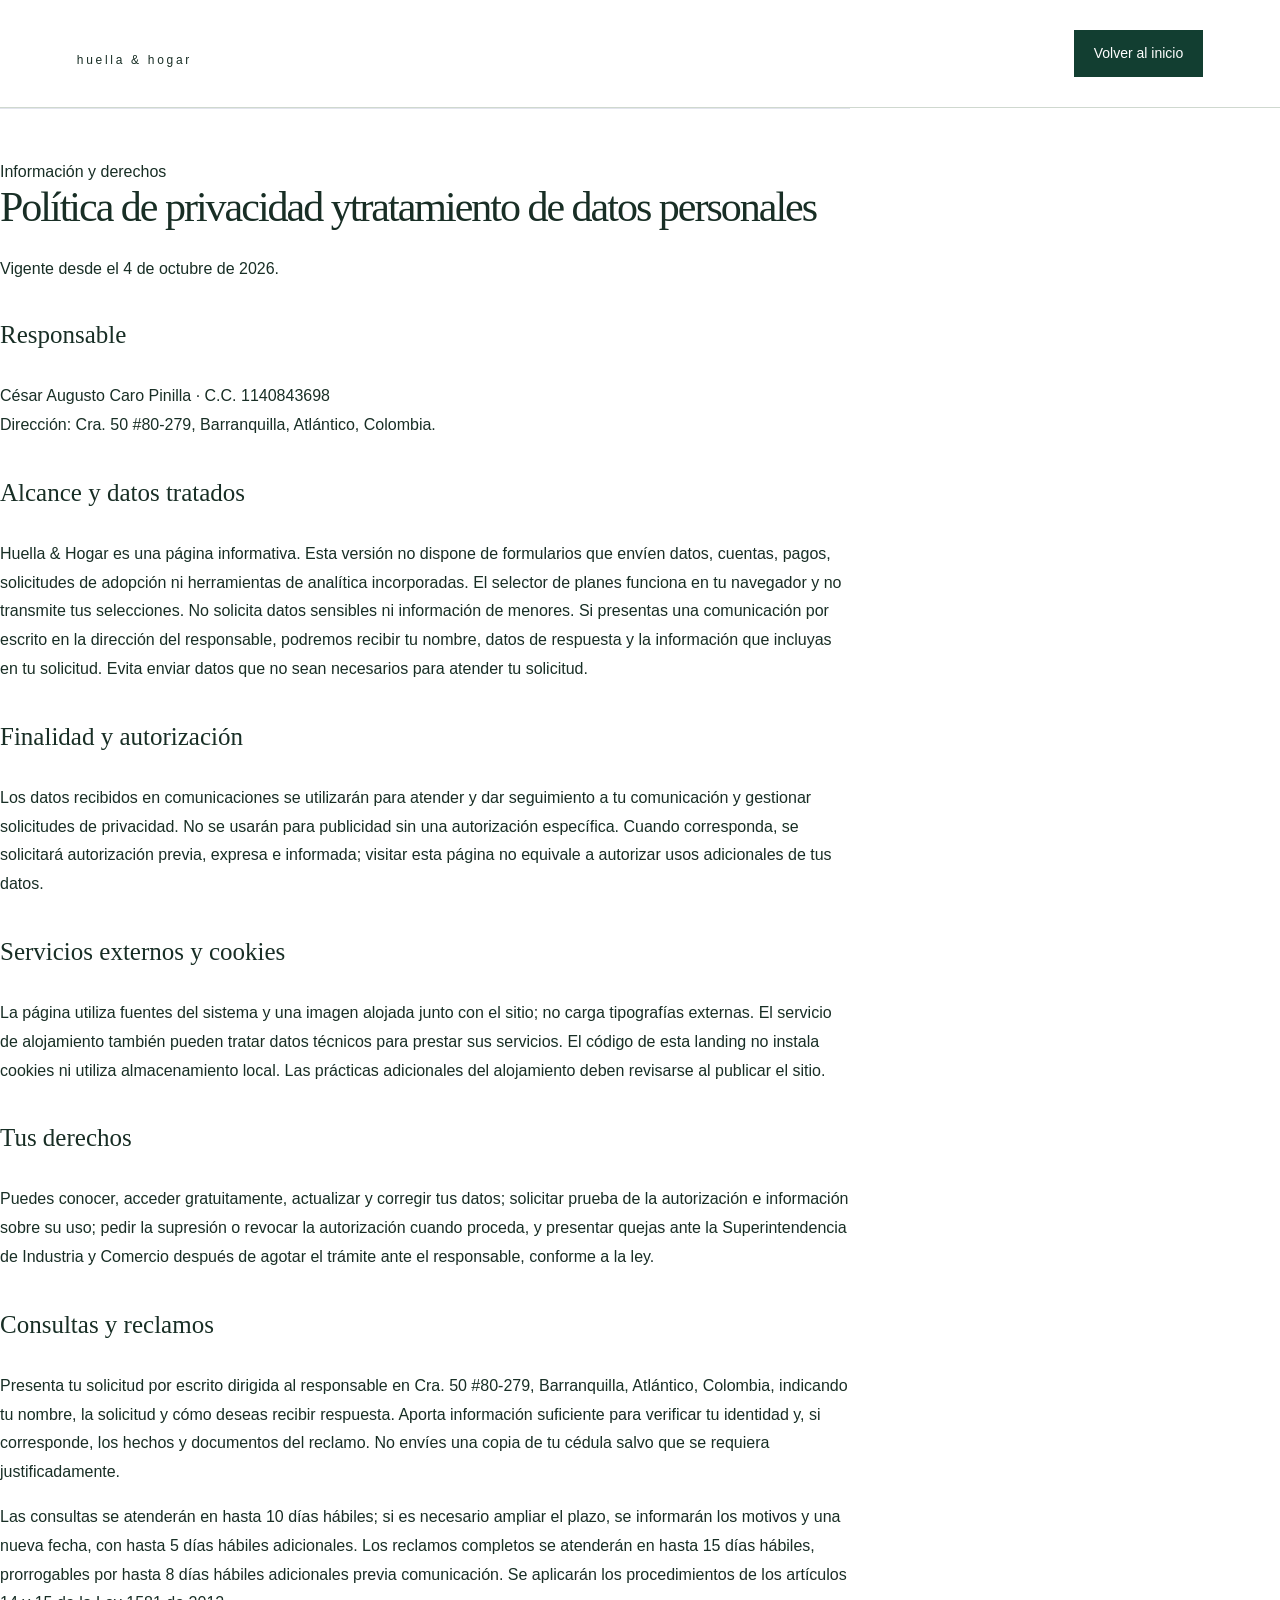
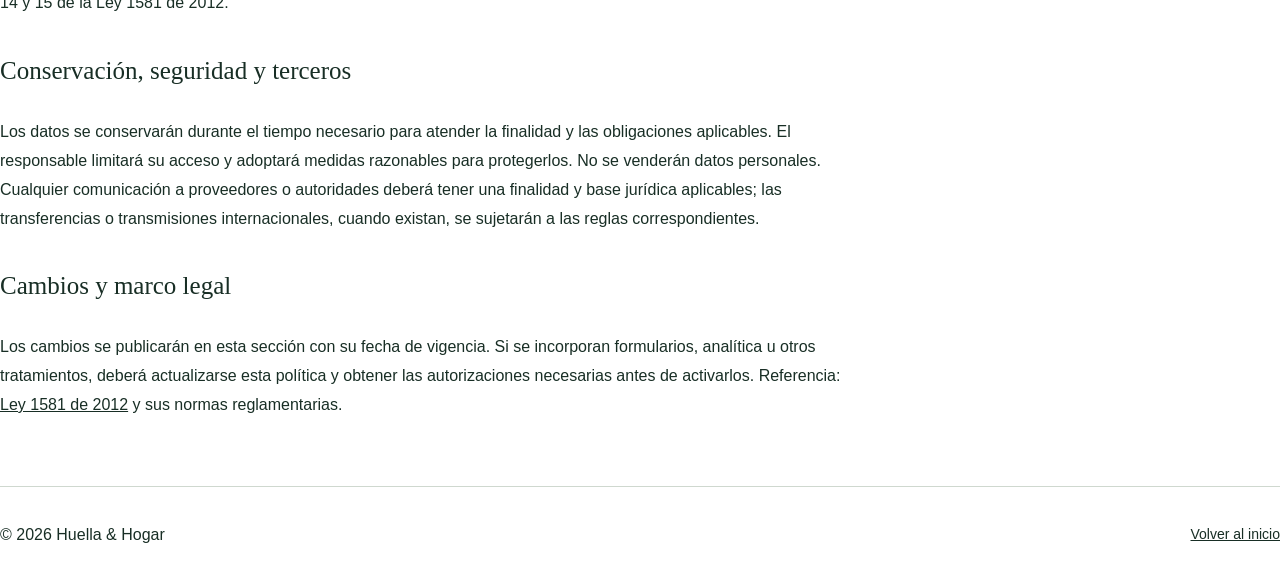
==== privacidad.html @ 6afa382f "Add files via upload" ====
<!doctype html>
<html lang="es"><head><meta charset="utf-8"><meta name="viewport" content="width=device-width,initial-scale=1"><meta name="description" content="Política de privacidad y tratamiento de datos personales de Huella &amp; Hogar."><title>Privacidad | Huella &amp; Hogar</title><link rel="stylesheet" href="estilos.css"><link rel="icon" href="assets/favicon.svg" type="image/svg+xml"></head><body class="policy-page"><header class="site-header"><a class="brand" href="index.html"><span class="brand-mark" aria-hidden="true">✳</span><span>huella &amp; hogar</span></a><a class="button compact" href="index.html">Volver al inicio</a></header><main class="container policy-content"><section class="section" id="privacidad" aria-labelledby="privacy-title" style="border-top:1px solid #e2e5ed">
<div class="eyebrow">Información y derechos</div><h2 id="privacy-title">Política de privacidad y<br>tratamiento de datos personales</h2>
<p>Vigente desde el 4 de octubre de 2026.</p>
<div style="max-width:850px;line-height:1.8">
<h3>Responsable</h3><p>César Augusto Caro Pinilla · C.C. 1140843698<br>Dirección: Cra. 50 #80-279, Barranquilla, Atlántico, Colombia.</p>
<h3>Alcance y datos tratados</h3><p>Huella &amp; Hogar es una página informativa. Esta versión no dispone de formularios que envíen datos, cuentas, pagos, solicitudes de adopción ni herramientas de analítica incorporadas. El selector de planes funciona en tu navegador y no transmite tus selecciones. No solicita datos sensibles ni información de menores. Si presentas una comunicación por escrito en la dirección del responsable, podremos recibir tu nombre, datos de respuesta y la información que incluyas en tu solicitud. Evita enviar datos que no sean necesarios para atender tu solicitud.</p>
<h3>Finalidad y autorización</h3><p>Los datos recibidos en comunicaciones se utilizarán para atender y dar seguimiento a tu comunicación y gestionar solicitudes de privacidad. No se usarán para publicidad sin una autorización específica. Cuando corresponda, se solicitará autorización previa, expresa e informada; visitar esta página no equivale a autorizar usos adicionales de tus datos.</p>
<h3>Servicios externos y cookies</h3><p>La página utiliza fuentes del sistema y una imagen alojada junto con el sitio; no carga tipografías externas. El servicio de alojamiento también pueden tratar datos técnicos para prestar sus servicios. El código de esta landing no instala cookies ni utiliza almacenamiento local. Las prácticas adicionales del alojamiento deben revisarse al publicar el sitio.</p>
<h3>Tus derechos</h3><p>Puedes conocer, acceder gratuitamente, actualizar y corregir tus datos; solicitar prueba de la autorización e información sobre su uso; pedir la supresión o revocar la autorización cuando proceda, y presentar quejas ante la Superintendencia de Industria y Comercio después de agotar el trámite ante el responsable, conforme a la ley.</p>
<h3>Consultas y reclamos</h3><p>Presenta tu solicitud por escrito dirigida al responsable en Cra. 50 #80-279, Barranquilla, Atlántico, Colombia, indicando tu nombre, la solicitud y cómo deseas recibir respuesta. Aporta información suficiente para verificar tu identidad y, si corresponde, los hechos y documentos del reclamo. No envíes una copia de tu cédula salvo que se requiera justificadamente.</p><p>Las consultas se atenderán en hasta 10 días hábiles; si es necesario ampliar el plazo, se informarán los motivos y una nueva fecha, con hasta 5 días hábiles adicionales. Los reclamos completos se atenderán en hasta 15 días hábiles, prorrogables por hasta 8 días hábiles adicionales previa comunicación. Se aplicarán los procedimientos de los artículos 14 y 15 de la Ley 1581 de 2012.</p>
<h3>Conservación, seguridad y terceros</h3><p>Los datos se conservarán durante el tiempo necesario para atender la finalidad y las obligaciones aplicables. El responsable limitará su acceso y adoptará medidas razonables para protegerlos. No se venderán datos personales. Cualquier comunicación a proveedores o autoridades deberá tener una finalidad y base jurídica aplicables; las transferencias o transmisiones internacionales, cuando existan, se sujetarán a las reglas correspondientes.</p>
<h3>Cambios y marco legal</h3><p>Los cambios se publicarán en esta sección con su fecha de vigencia. Si se incorporan formularios, analítica u otros tratamientos, deberá actualizarse esta política y obtener las autorizaciones necesarias antes de activarlos. Referencia: <a class="text-link" href="https://www1.funcionpublica.gov.co/eva/gestornormativo/norma.php?i=49981" target="_blank" rel="noopener noreferrer">Ley 1581 de 2012</a> y sus normas reglamentarias.</p>
</div></section></main><footer class="container footer"><span>© 2026 Huella &amp; Hogar</span><a href="index.html">Volver al inicio</a></footer></body></html>
---- estilos.css ----
/* Huella & Hogar — revista editorial. Todos los recursos son locales. */
:root { --forest:#123e31; --ink:#182e25; --mint:#dcf2a0; --paper:#fff; --line:#cfd8cf; --muted:#56665b; }
* { box-sizing:border-box; }
html { scroll-behavior:smooth; scroll-padding-top:30px; }
body { margin:0; background:var(--paper); color:var(--ink); font:16px/1.65 Arial,Helvetica,sans-serif; }
a { color:inherit; } button,input,select { font:inherit; } button,summary { cursor:pointer; }
h1,h2,h3,p { margin-top:0; } h1,h2,h3,blockquote { font-family:Georgia,'Times New Roman',serif; font-weight:400; }
h2 { font-size:clamp(36px,4.5vw,62px); line-height:1.08; letter-spacing:-2px; margin-bottom:25px; }
em { font-weight:400; } :focus-visible { outline:3px solid #a14516; outline-offset:5px; }
.wrap { width:min(1200px,88%); margin-inline:auto; }
.masthead { padding:28px 6%; display:flex; align-items:center; justify-content:space-between; gap:30px; }
.brand { font:36px/.95 Georgia,serif; letter-spacing:-1.7px; text-decoration:none; white-space:nowrap; }
.brand i { font-style:italic; } .brand span { display:block; font:12px/1 Arial,sans-serif; letter-spacing:2.7px; margin-top:13px; }
nav { display:flex; gap:28px; } nav a { text-decoration:none; font-size:14px; } nav a:hover { text-decoration:underline; text-underline-offset:6px; }
.edition { font-size:12px; letter-spacing:1px; text-align:right; line-height:1.6; } #menu-toggle { display:none; }
.cover { position:relative; isolation:isolate; min-height:680px; height:min(790px,90vh); color:white; background:var(--forest); display:flex; align-items:center; overflow:hidden; }
.cover-image { position:absolute; inset:0; width:100%; height:100%; object-fit:cover; object-position:60% 52%; z-index:-2; }
.cover-shade { position:absolute; inset:0; background:linear-gradient(90deg,rgba(7,26,17,.86),rgba(7,26,17,.35) 53%,rgba(7,26,17,.03)),linear-gradient(0deg,rgba(7,26,17,.5),transparent 30%); z-index:-1; }
.cover-copy { width:88%; margin:auto; padding-bottom:60px; }
.kicker { font-size:12px; font-weight:600; letter-spacing:2.3px; margin-bottom:26px; }
h1 { font-size:clamp(58px,7.5vw,112px); line-height:1.02; letter-spacing:-4px; margin-bottom:25px; }
h1 em { color:var(--mint); } .cover-copy>p:not(.kicker) { max-width:410px; font-size:18px; line-height:1.8; color:#edf0e9; }
.cover-link { display:inline-block; margin-top:14px; text-decoration:none; border-bottom:1px solid #f7f8ec; padding:10px 0; font-size:16px; }
.cover-bottom { position:absolute; bottom:24px; left:6%; right:6%; display:flex; align-items:end; justify-content:space-between; gap:20px; border-top:1px solid #ffffff50; padding-top:18px; }
.cover-bottom>span { font-size:12px; letter-spacing:1.7px; } .cover-bottom p { font:22px/1.25 Georgia,serif; margin:0; }
.editor-note { padding:90px 0; display:grid; grid-template-columns:.6fr 1.4fr .8fr; gap:40px; align-items:start; border-bottom:1px solid var(--line); }
.editor-note>.kicker { max-width:180px; margin-top:10px; } .editor-note>p:not(.kicker) { font:40px/1.2 Georgia,serif; letter-spacing:-1px; margin:0; } .editor-note>div { font-size:16px; color:var(--muted); }
.journal { padding-block:85px 100px; } .section-heading { display:flex; justify-content:space-between; align-items:end; gap:40px; margin-bottom:45px; } .section-heading h2 { margin:0; }
.section-counter { font-size:12px; letter-spacing:2px; padding-bottom:8px; } .section-heading>p { max-width:310px; color:var(--muted); margin:0; }
.journal-layout { display:grid; grid-template-columns:1fr 1.1fr; gap:65px; } .feature-story { background:var(--forest); color:white; padding:42px; display:flex; flex-direction:column; }
.category { display:block; font-size:12px; font-weight:600; letter-spacing:1.8px; } .feature-story h3 { font-size:64px; line-height:1.05; letter-spacing:-2px; margin:38px 0 25px; }
.feature-story p { max-width:350px; color:#e5eee3; font-size:18px; } .feature-story button,.story-list button { background:none; border:0; border-bottom:1px solid; color:inherit; padding:8px 0; align-self:start; font-size:14px; }
.feature-foot { margin-top:auto; padding-top:45px; display:flex; justify-content:space-between; align-items:center; font-size:12px; letter-spacing:1.5px; } .feature-foot span { font-size:45px; color:var(--mint); }
.story-list article { display:flex; gap:24px; padding:27px 0; border-bottom:1px solid var(--line); } .story-list article:first-child { padding-top:0; } .story-list article:last-child { border-bottom:0; padding-bottom:0; }
.story-no { font:27px/1 Georgia,serif; color:var(--muted); padding-top:3px; } .story-list h3 { font-size:33px; line-height:1.15; margin:15px 0 12px; } .story-list p { color:var(--muted); margin-bottom:10px; }
.plan-section { background:var(--mint); padding:85px 0; } .plan-layout { display:grid; grid-template-columns:1fr 1fr; gap:95px; align-items:start; } .plan-layout>div>p:not(.kicker) { max-width:410px; }
.plan-small { font-size:14px; margin-top:35px; } .plan-box { background:white; padding:35px; } fieldset { border:0; padding:0; margin:0 0 25px; } legend { font-weight:600; margin-bottom:15px; } fieldset label { display:inline-flex; align-items:center; gap:8px; margin-right:22px; cursor:pointer; }
input[type=radio] { width:18px; height:18px; accent-color:var(--forest); } .select-label { display:block; font-weight:600; margin-bottom:10px; } select { width:100%; padding:12px; border:1px solid var(--line); border-radius:0; background:white; color:var(--ink); }
.solid-button { background:var(--forest); color:white; border:1px solid var(--forest); padding:14px 20px; margin-top:20px; } .solid-button:hover { background:#235341; } .plan-box>.solid-button { width:100%; }
.plan-result { border-top:1px solid var(--line); margin-top:28px; padding-top:25px; } .plan-result .category { margin-bottom:14px; } .plan-result h3 { font-size:29px; line-height:1.15; margin-bottom:12px; } .plan-result p:last-child { margin-bottom:0; color:var(--muted); }
.home-guide { padding:95px 0; } .guide-rows article { display:grid; grid-template-columns:.25fr .8fr 1fr; gap:40px; align-items:start; padding:33px 0; border-top:1px solid var(--line); } .guide-rows article>span { font:23px Georgia,serif; padding-top:7px; } .guide-rows h3 { font-size:34px; line-height:1.15; margin:0; } .guide-rows p { color:var(--muted); margin:0; max-width:450px; }
.quote-section { text-align:center; background:var(--forest); color:white; padding:85px 6%; } blockquote { font-size:clamp(45px,6.5vw,84px); letter-spacing:-2px; line-height:1.1; margin:30px 0 45px; } blockquote em { color:var(--mint); } .quote-section>span { font-size:12px; letter-spacing:3px; }
.questions { display:grid; grid-template-columns:1fr 1fr; gap:80px; padding-block:90px; border-bottom:1px solid var(--line); } details { padding:22px 0; border-bottom:1px solid var(--line); } details:first-child { padding-top:0; } summary { font-size:18px; font-weight:600; } details p { color:var(--muted); margin:18px 0 0; }
.contact-section { padding-block:85px; text-align:center; } .contact-section p { color:var(--muted); } .contact-section .kicker { color:var(--ink); } .contact-link { font:clamp(19px,3vw,30px) Georgia,serif; text-underline-offset:7px; overflow-wrap:anywhere; } .contact-note { font-size:14px; margin-top:20px; }
.footer { border-top:1px solid var(--line); padding:35px 0; display:flex; align-items:center; justify-content:space-between; gap:25px; } .footer .brand { font-size:29px; } .footer p { font-size:14px; color:var(--muted); margin:0; } .footer>a:last-child { font-size:14px; }
.skip-link { position:fixed; top:-90px; z-index:100; padding:10px; background:white; } .skip-link:focus { top:10px; }
dialog { width:min(730px,92%); max-height:85vh; overflow:auto; padding:48px; border:0; color:var(--ink); background:#fff; box-shadow:0 25px 80px #0004; } dialog::backdrop { background:#0c211bbb; } dialog h2 { padding-right:20px; font-size:42px; } dialog h3 { font-size:25px; margin:30px 0 10px; } dialog p { color:var(--muted); } .dialog-close { position:absolute; right:15px; top:10px; border:0; background:none; color:var(--ink); font-size:32px; padding:5px 12px; }
/* Página de privacidad: conserva los mismos datos y estilo de marca. */
.site-header { padding:30px 6%; display:flex; align-items:center; justify-content:space-between; gap:25px; border-bottom:1px solid var(--line); } .site-header .brand-mark { display:none; } .button { display:inline-block; background:var(--forest); color:#fff; padding:12px 20px; text-decoration:none; font-size:14px; } .policy-content { max-width:850px; } .policy-content .section { padding:50px 0; } .policy-content h2 { font-size:42px; } .policy-content h2 br { display:none; } .policy-content h3 { font-size:25px; margin-top:30px; } .policy-content a { overflow-wrap:anywhere; } .policy-page .footer { align-items:center; }
@media(max-width:1050px) { .edition { display:none; } .masthead { gap:20px; } nav { gap:20px; } .editor-note { grid-template-columns:.5fr 1fr; } .editor-note>div { grid-column:2; } .journal-layout { gap:35px; } .feature-story { padding:30px; } .feature-story h3 { font-size:52px; } .plan-layout { gap:50px; } }
@media(max-width:760px) { .masthead { flex-wrap:wrap; padding-block:22px; } .brand { font-size:29px; } .brand span { font-size:12px; letter-spacing:1.8px; } #menu-toggle { display:block; border:1px solid var(--line); background:white; color:var(--ink); padding:9px 14px; font-size:14px; } nav { flex-direction:column; width:100%; gap:0; } nav a { padding:12px 0; } body.js nav { display:none; } body.js nav.open { display:flex; } .cover { min-height:660px; height:82vh; max-height:800px; align-items:start; } .cover-image { object-position:65% center; } .cover-shade { background:linear-gradient(90deg,#071a11bb,#071a1140),linear-gradient(0deg,#071a1180,transparent); } .cover-copy { padding-top:60px; padding-bottom:130px; } h1 { font-size:clamp(48px,10vw,74px); letter-spacing:-2px; } .cover-copy>p:not(.kicker) { font-size:16px; max-width:330px; } .cover-bottom>span:last-child { display:none; } .cover-bottom p { font-size:19px; } .editor-note { display:block; padding:55px 0; } .editor-note>p:not(.kicker) { font-size:34px; margin:25px 0; } .editor-note>div { max-width:480px; } .journal { padding-block:55px; } .section-heading { display:block; } .section-counter { display:block; margin-top:25px; } .section-heading>p { margin-top:25px; } .journal-layout,.plan-layout,.questions { grid-template-columns:1fr; gap:35px; } .feature-story { min-height:410px; } .feature-story h3 { font-size:52px; } .story-list h3 { font-size:30px; } .story-list article:last-child { padding-bottom:15px; } .plan-section { padding-block:55px; } .plan-box { padding:25px; } .plan-small { margin-top:20px; } .home-guide { padding-block:55px; } .guide-rows article { grid-template-columns:35px 1fr; gap:18px; } .guide-rows p { grid-column:2; } .guide-rows h3 { font-size:30px; } .quote-section { padding-block:60px; } blockquote { font-size:46px; letter-spacing:-1px; } .questions { padding-block:55px; } .contact-section { padding-block:60px; } .footer { flex-direction:column; align-items:start; gap:20px; } dialog { padding:32px 24px; } dialog h2 { font-size:34px; } .site-header { align-items:start; flex-wrap:wrap; } .policy-content h2 { font-size:34px; } }
@media(prefers-reduced-motion:reduce) { html { scroll-behavior:auto; } }
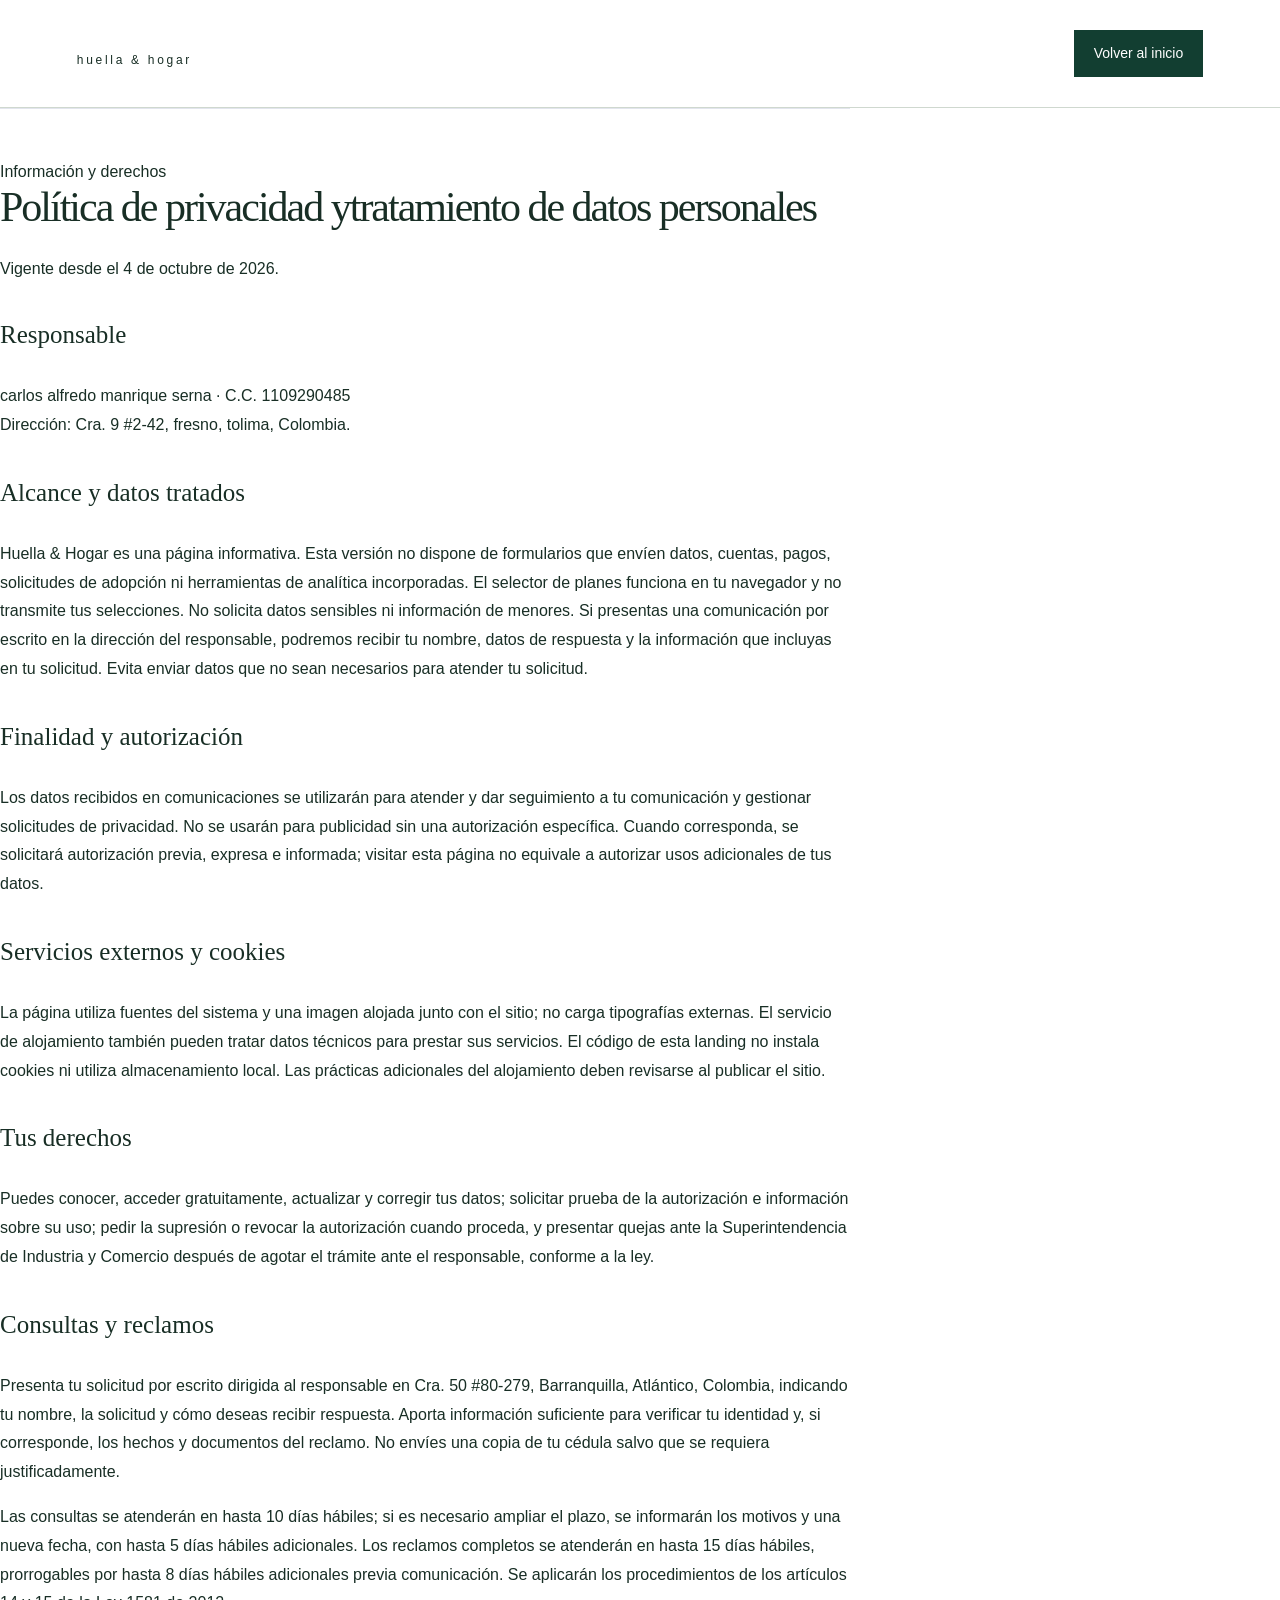
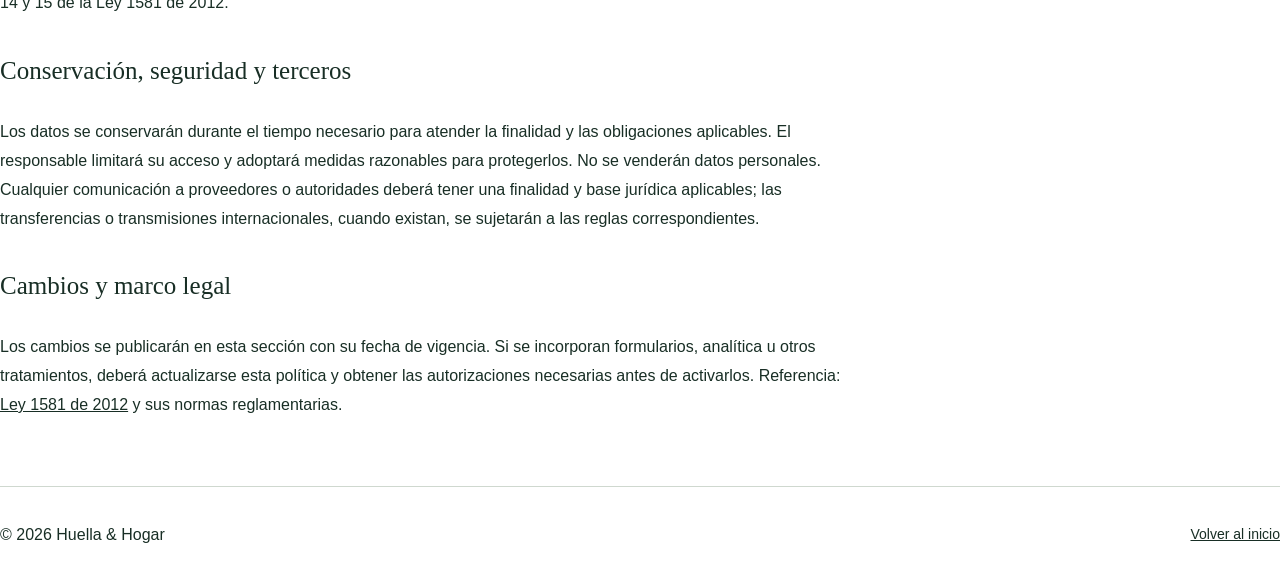
==== commit 84ecec13: "Update privacidad.html" ====
--- a/privacidad.html
+++ b/privacidad.html
@@ -3,7 +3,7 @@
 <div class="eyebrow">Información y derechos</div><h2 id="privacy-title">Política de privacidad y<br>tratamiento de datos personales</h2>
 <p>Vigente desde el 4 de octubre de 2026.</p>
 <div style="max-width:850px;line-height:1.8">
-<h3>Responsable</h3><p>César Augusto Caro Pinilla · C.C. 1140843698<br>Dirección: Cra. 50 #80-279, Barranquilla, Atlántico, Colombia.</p>
+<h3>Responsable</h3><p> carlos alfredo manrique serna  · C.C. 1109290485 <br>Dirección: Cra. 9 #2-42, fresno, tolima, Colombia.</p>
 <h3>Alcance y datos tratados</h3><p>Huella &amp; Hogar es una página informativa. Esta versión no dispone de formularios que envíen datos, cuentas, pagos, solicitudes de adopción ni herramientas de analítica incorporadas. El selector de planes funciona en tu navegador y no transmite tus selecciones. No solicita datos sensibles ni información de menores. Si presentas una comunicación por escrito en la dirección del responsable, podremos recibir tu nombre, datos de respuesta y la información que incluyas en tu solicitud. Evita enviar datos que no sean necesarios para atender tu solicitud.</p>
 <h3>Finalidad y autorización</h3><p>Los datos recibidos en comunicaciones se utilizarán para atender y dar seguimiento a tu comunicación y gestionar solicitudes de privacidad. No se usarán para publicidad sin una autorización específica. Cuando corresponda, se solicitará autorización previa, expresa e informada; visitar esta página no equivale a autorizar usos adicionales de tus datos.</p>
 <h3>Servicios externos y cookies</h3><p>La página utiliza fuentes del sistema y una imagen alojada junto con el sitio; no carga tipografías externas. El servicio de alojamiento también pueden tratar datos técnicos para prestar sus servicios. El código de esta landing no instala cookies ni utiliza almacenamiento local. Las prácticas adicionales del alojamiento deben revisarse al publicar el sitio.</p>
@@ -11,4 +11,4 @@
 <h3>Consultas y reclamos</h3><p>Presenta tu solicitud por escrito dirigida al responsable en Cra. 50 #80-279, Barranquilla, Atlántico, Colombia, indicando tu nombre, la solicitud y cómo deseas recibir respuesta. Aporta información suficiente para verificar tu identidad y, si corresponde, los hechos y documentos del reclamo. No envíes una copia de tu cédula salvo que se requiera justificadamente.</p><p>Las consultas se atenderán en hasta 10 días hábiles; si es necesario ampliar el plazo, se informarán los motivos y una nueva fecha, con hasta 5 días hábiles adicionales. Los reclamos completos se atenderán en hasta 15 días hábiles, prorrogables por hasta 8 días hábiles adicionales previa comunicación. Se aplicarán los procedimientos de los artículos 14 y 15 de la Ley 1581 de 2012.</p>
 <h3>Conservación, seguridad y terceros</h3><p>Los datos se conservarán durante el tiempo necesario para atender la finalidad y las obligaciones aplicables. El responsable limitará su acceso y adoptará medidas razonables para protegerlos. No se venderán datos personales. Cualquier comunicación a proveedores o autoridades deberá tener una finalidad y base jurídica aplicables; las transferencias o transmisiones internacionales, cuando existan, se sujetarán a las reglas correspondientes.</p>
 <h3>Cambios y marco legal</h3><p>Los cambios se publicarán en esta sección con su fecha de vigencia. Si se incorporan formularios, analítica u otros tratamientos, deberá actualizarse esta política y obtener las autorizaciones necesarias antes de activarlos. Referencia: <a class="text-link" href="https://www1.funcionpublica.gov.co/eva/gestornormativo/norma.php?i=49981" target="_blank" rel="noopener noreferrer">Ley 1581 de 2012</a> y sus normas reglamentarias.</p>
-</div></section></main><footer class="container footer"><span>© 2026 Huella &amp; Hogar</span><a href="index.html">Volver al inicio</a></footer></body></html>+</div></section></main><footer class="container footer"><span>© 2026 Huella &amp; Hogar</span><a href="index.html">Volver al inicio</a></footer></body></html>
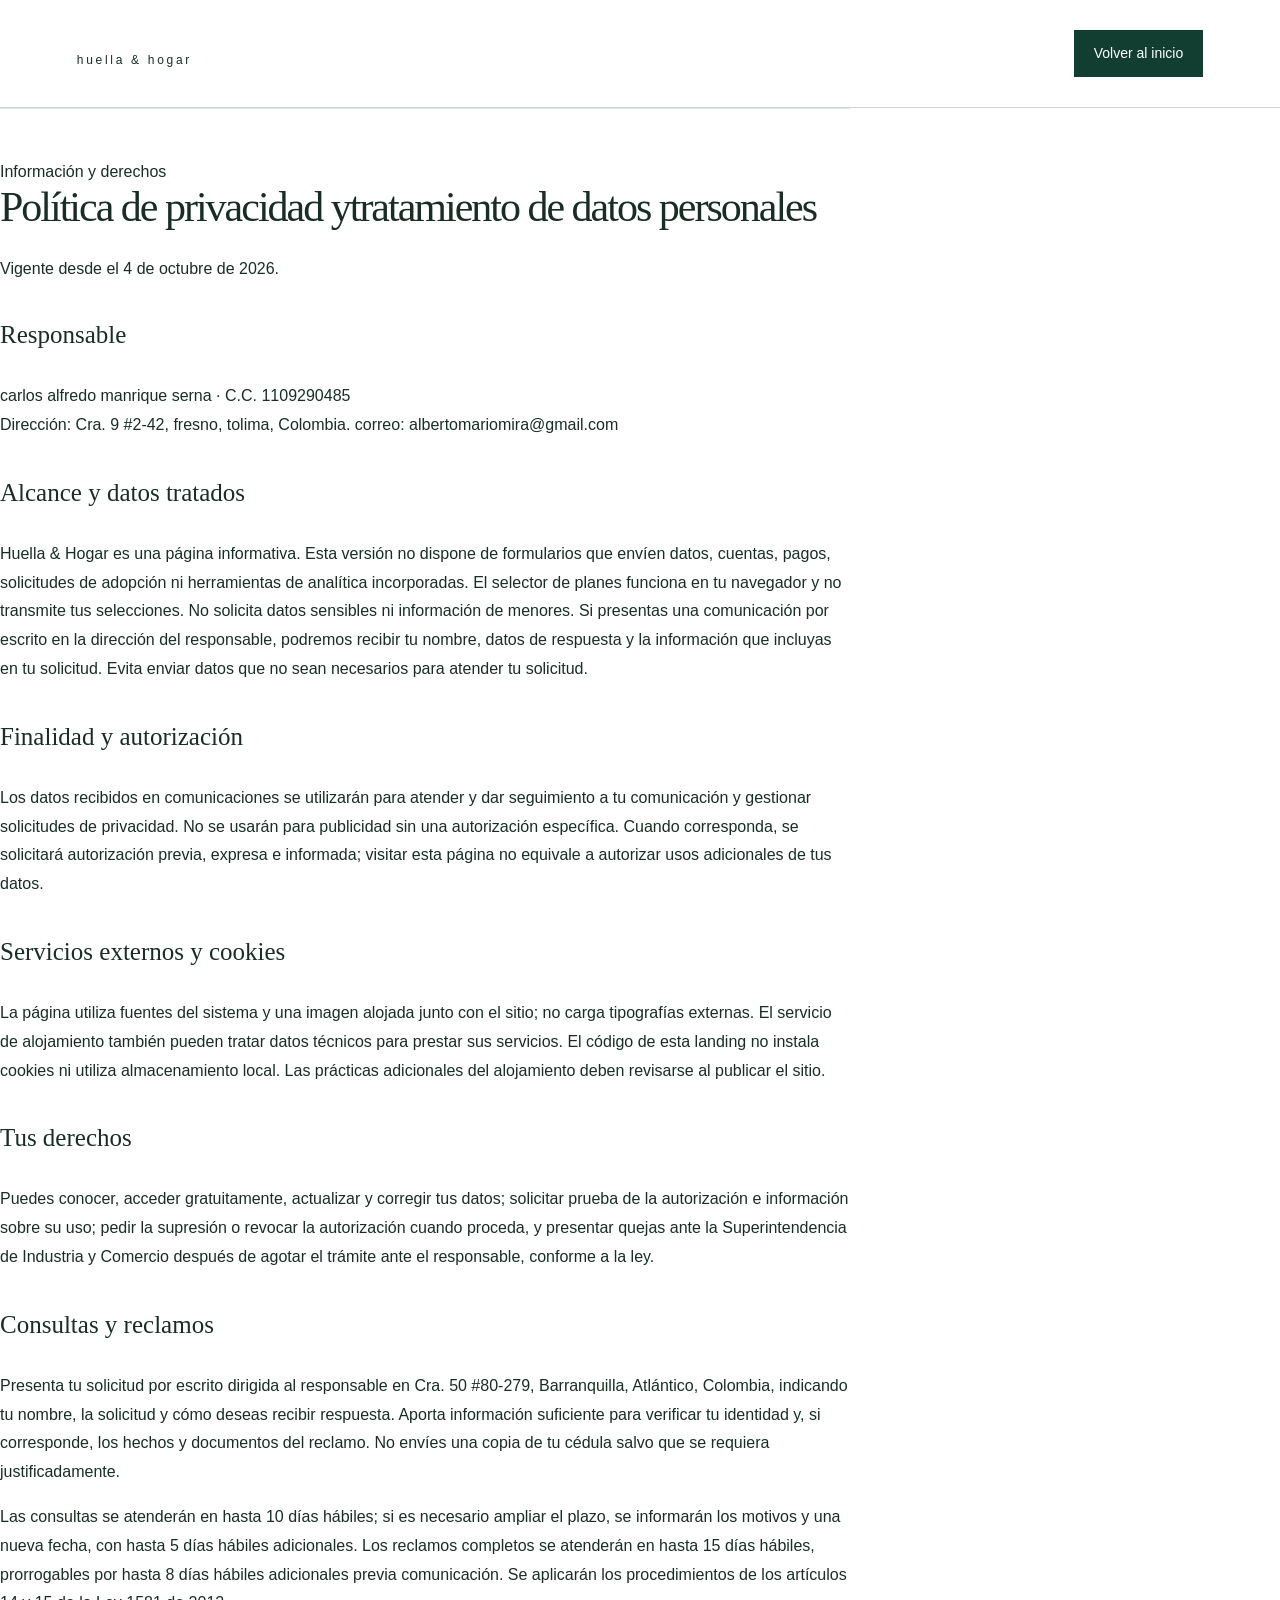
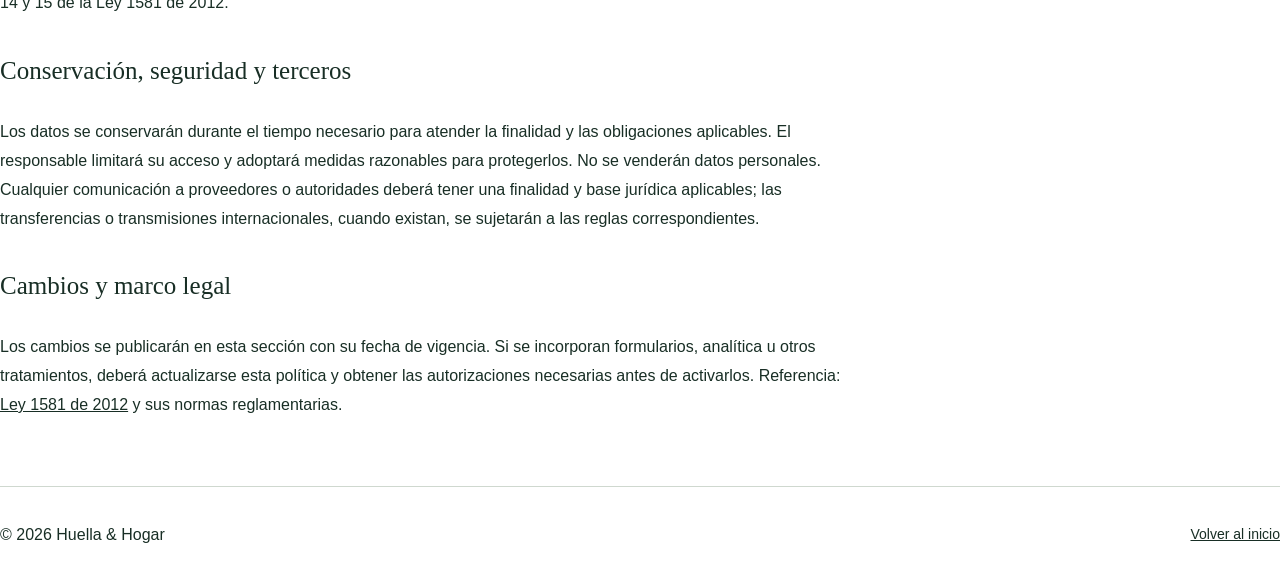
==== commit 7552d7e5: "Update privacidad.html" ====
--- a/privacidad.html
+++ b/privacidad.html
@@ -3,7 +3,7 @@
 <div class="eyebrow">Información y derechos</div><h2 id="privacy-title">Política de privacidad y<br>tratamiento de datos personales</h2>
 <p>Vigente desde el 4 de octubre de 2026.</p>
 <div style="max-width:850px;line-height:1.8">
-<h3>Responsable</h3><p> carlos alfredo manrique serna  · C.C. 1109290485 <br>Dirección: Cra. 9 #2-42, fresno, tolima, Colombia.</p>
+<h3>Responsable</h3><p> carlos alfredo manrique serna  · C.C. 1109290485 <br>Dirección: Cra. 9 #2-42, fresno, tolima, Colombia. correo: albertomariomira@gmail.com </p>
 <h3>Alcance y datos tratados</h3><p>Huella &amp; Hogar es una página informativa. Esta versión no dispone de formularios que envíen datos, cuentas, pagos, solicitudes de adopción ni herramientas de analítica incorporadas. El selector de planes funciona en tu navegador y no transmite tus selecciones. No solicita datos sensibles ni información de menores. Si presentas una comunicación por escrito en la dirección del responsable, podremos recibir tu nombre, datos de respuesta y la información que incluyas en tu solicitud. Evita enviar datos que no sean necesarios para atender tu solicitud.</p>
 <h3>Finalidad y autorización</h3><p>Los datos recibidos en comunicaciones se utilizarán para atender y dar seguimiento a tu comunicación y gestionar solicitudes de privacidad. No se usarán para publicidad sin una autorización específica. Cuando corresponda, se solicitará autorización previa, expresa e informada; visitar esta página no equivale a autorizar usos adicionales de tus datos.</p>
 <h3>Servicios externos y cookies</h3><p>La página utiliza fuentes del sistema y una imagen alojada junto con el sitio; no carga tipografías externas. El servicio de alojamiento también pueden tratar datos técnicos para prestar sus servicios. El código de esta landing no instala cookies ni utiliza almacenamiento local. Las prácticas adicionales del alojamiento deben revisarse al publicar el sitio.</p>
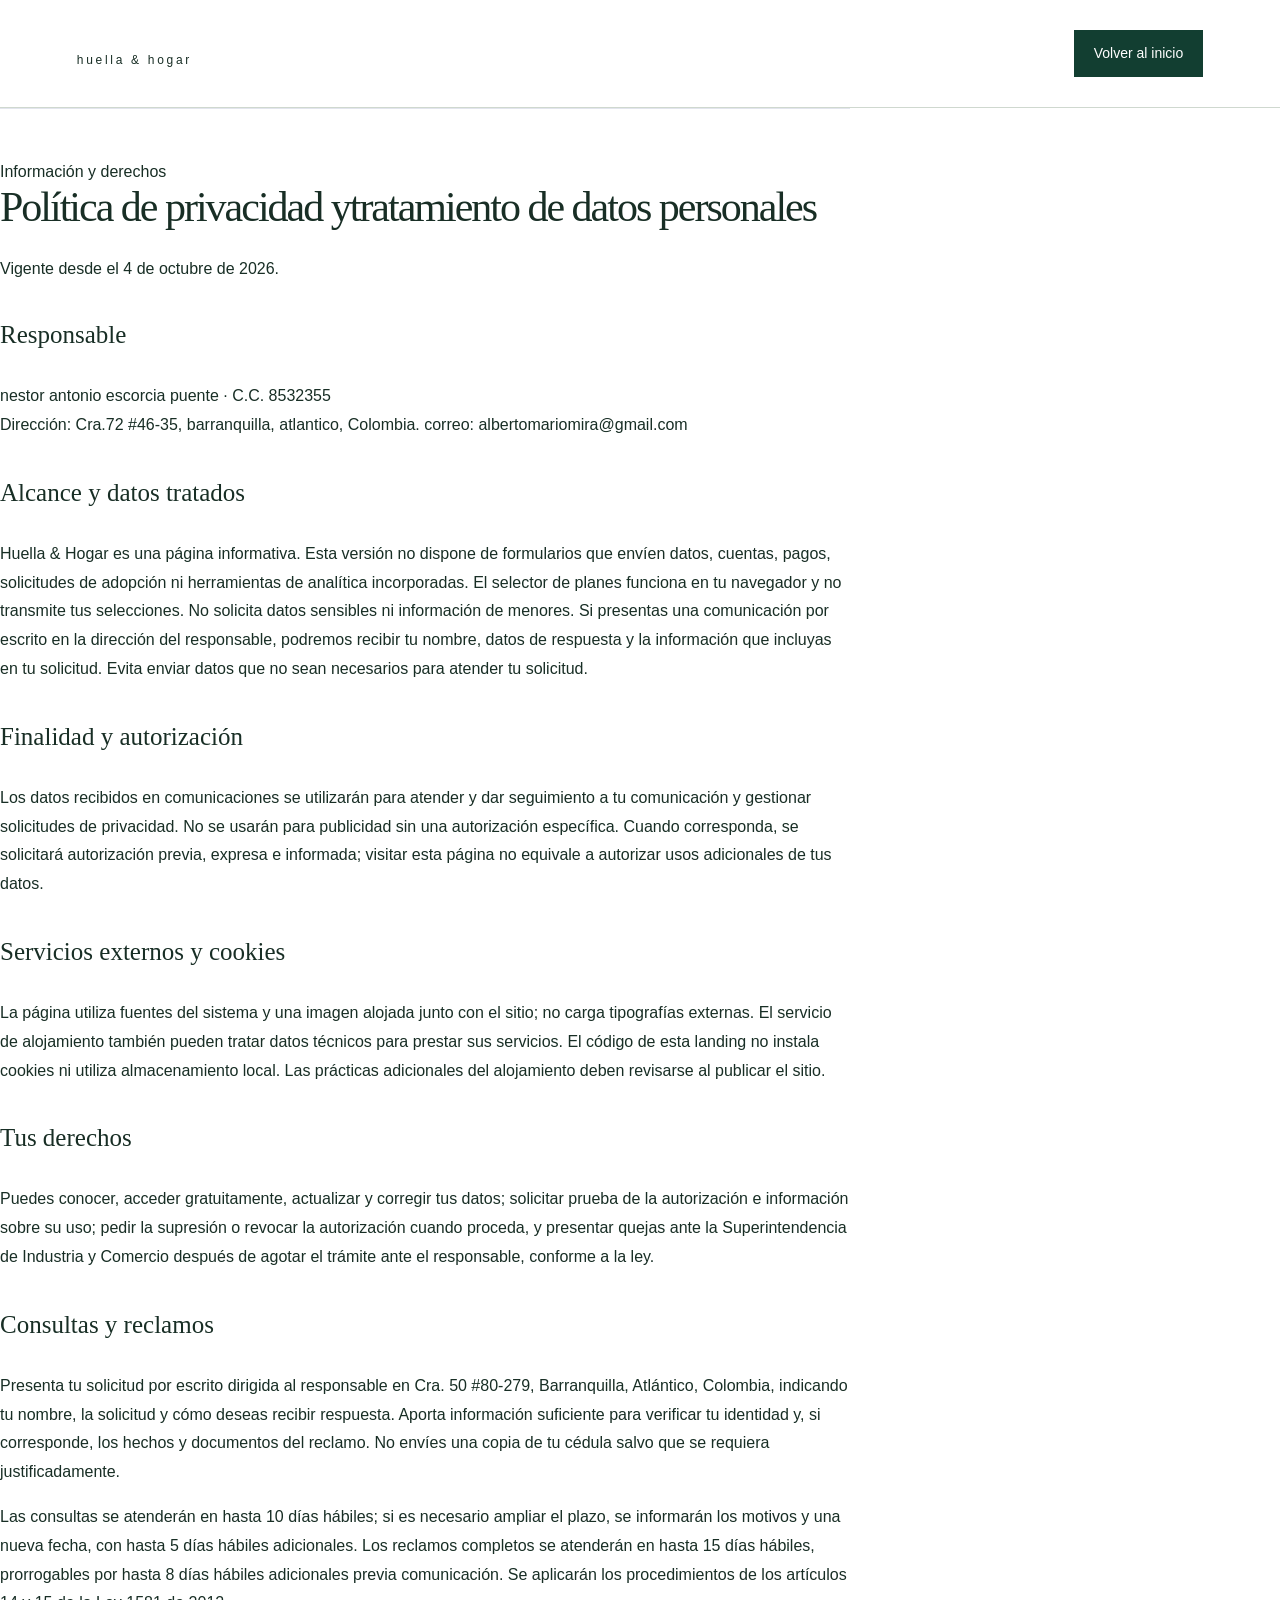
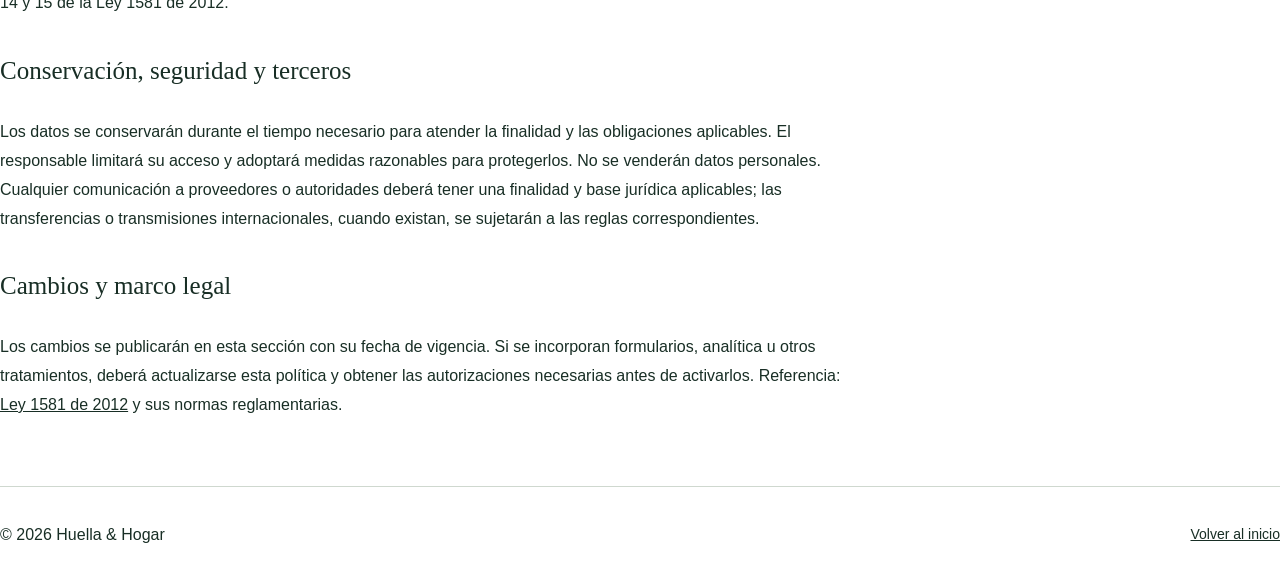
==== commit bfbabfd4: "Update privacidad.html" ====
--- a/privacidad.html
+++ b/privacidad.html
@@ -3,7 +3,8 @@
 <div class="eyebrow">Información y derechos</div><h2 id="privacy-title">Política de privacidad y<br>tratamiento de datos personales</h2>
 <p>Vigente desde el 4 de octubre de 2026.</p>
 <div style="max-width:850px;line-height:1.8">
-<h3>Responsable</h3><p> carlos alfredo manrique serna  · C.C. 1109290485 <br>Dirección: Cra. 9 #2-42, fresno, tolima, Colombia. correo: albertomariomira@gmail.com </p>
+<h3>Responsable</h3><p>  nestor antonio escorcia puente · C.C. 8532355  <br>Dirección: Cra.72 #46-35, barranquilla, atlantico, Colombia. 
+  correo: albertomariomira@gmail.com </p>
 <h3>Alcance y datos tratados</h3><p>Huella &amp; Hogar es una página informativa. Esta versión no dispone de formularios que envíen datos, cuentas, pagos, solicitudes de adopción ni herramientas de analítica incorporadas. El selector de planes funciona en tu navegador y no transmite tus selecciones. No solicita datos sensibles ni información de menores. Si presentas una comunicación por escrito en la dirección del responsable, podremos recibir tu nombre, datos de respuesta y la información que incluyas en tu solicitud. Evita enviar datos que no sean necesarios para atender tu solicitud.</p>
 <h3>Finalidad y autorización</h3><p>Los datos recibidos en comunicaciones se utilizarán para atender y dar seguimiento a tu comunicación y gestionar solicitudes de privacidad. No se usarán para publicidad sin una autorización específica. Cuando corresponda, se solicitará autorización previa, expresa e informada; visitar esta página no equivale a autorizar usos adicionales de tus datos.</p>
 <h3>Servicios externos y cookies</h3><p>La página utiliza fuentes del sistema y una imagen alojada junto con el sitio; no carga tipografías externas. El servicio de alojamiento también pueden tratar datos técnicos para prestar sus servicios. El código de esta landing no instala cookies ni utiliza almacenamiento local. Las prácticas adicionales del alojamiento deben revisarse al publicar el sitio.</p>
